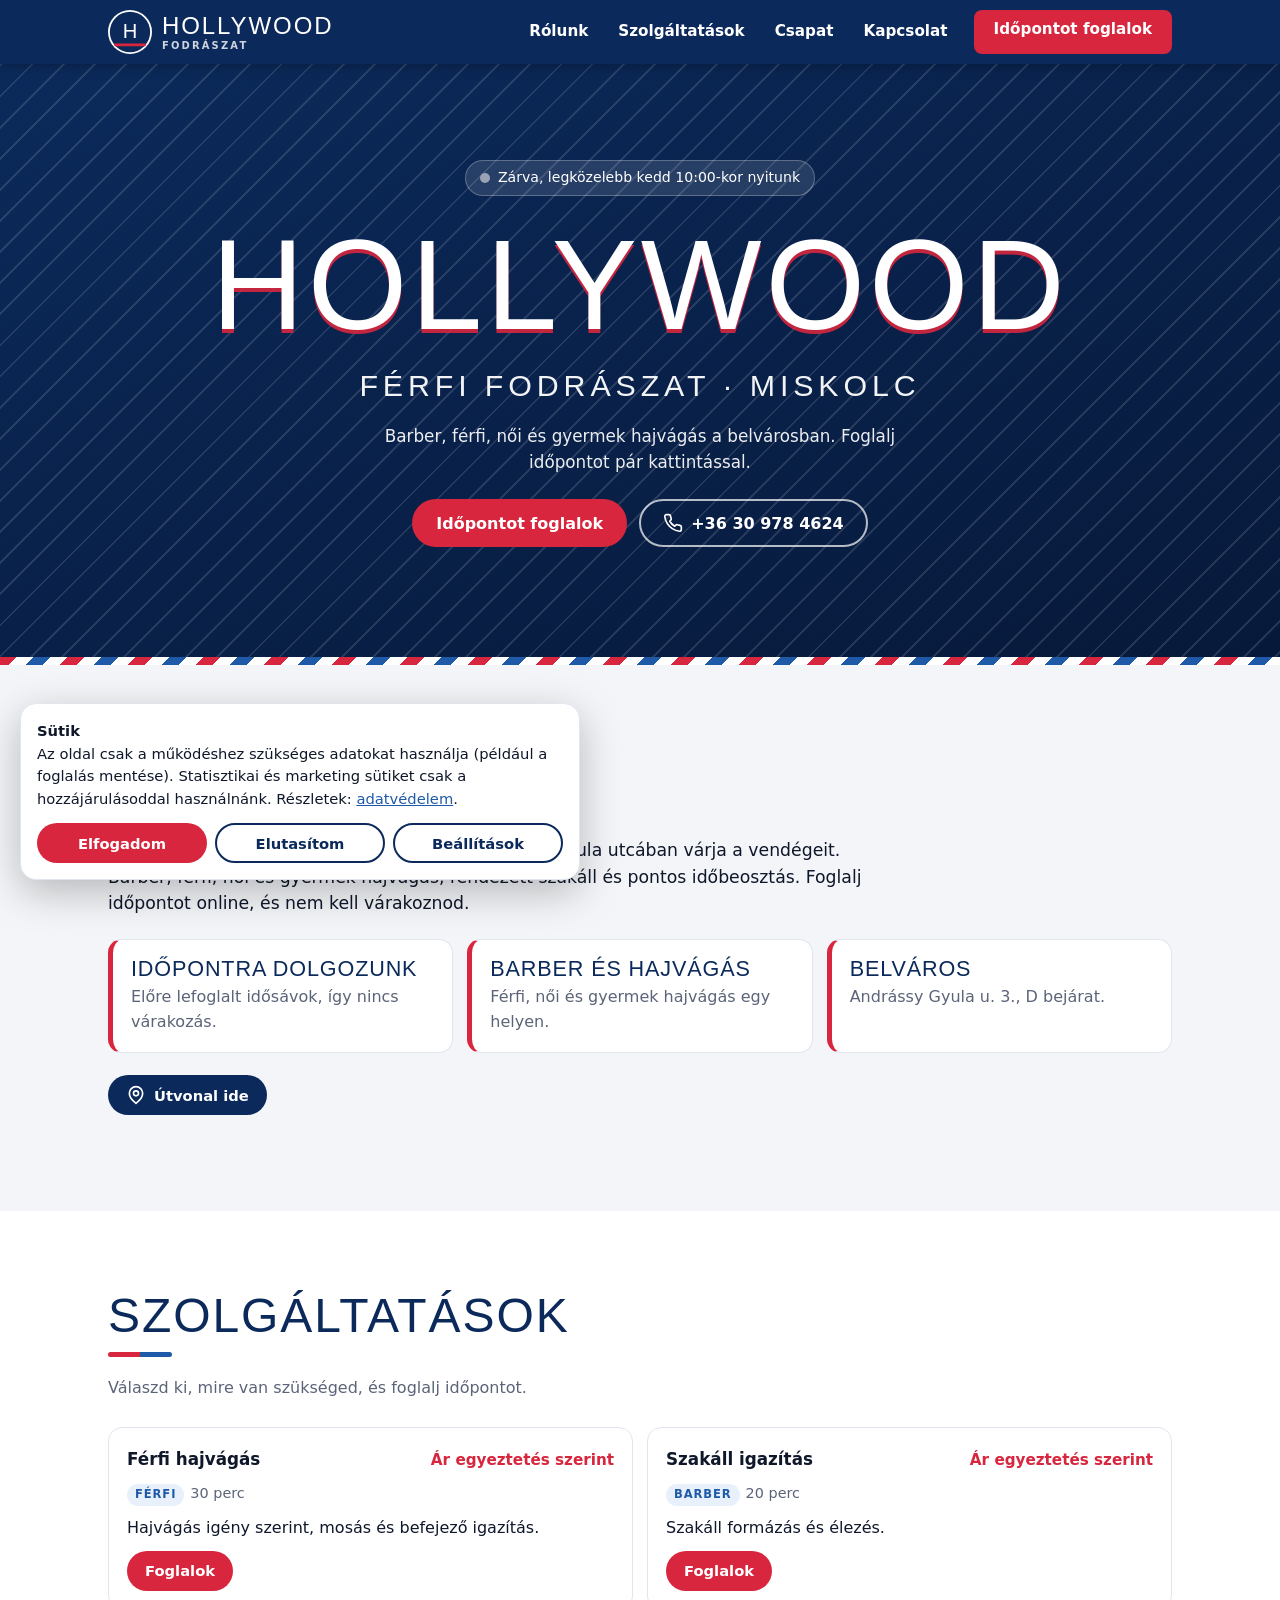
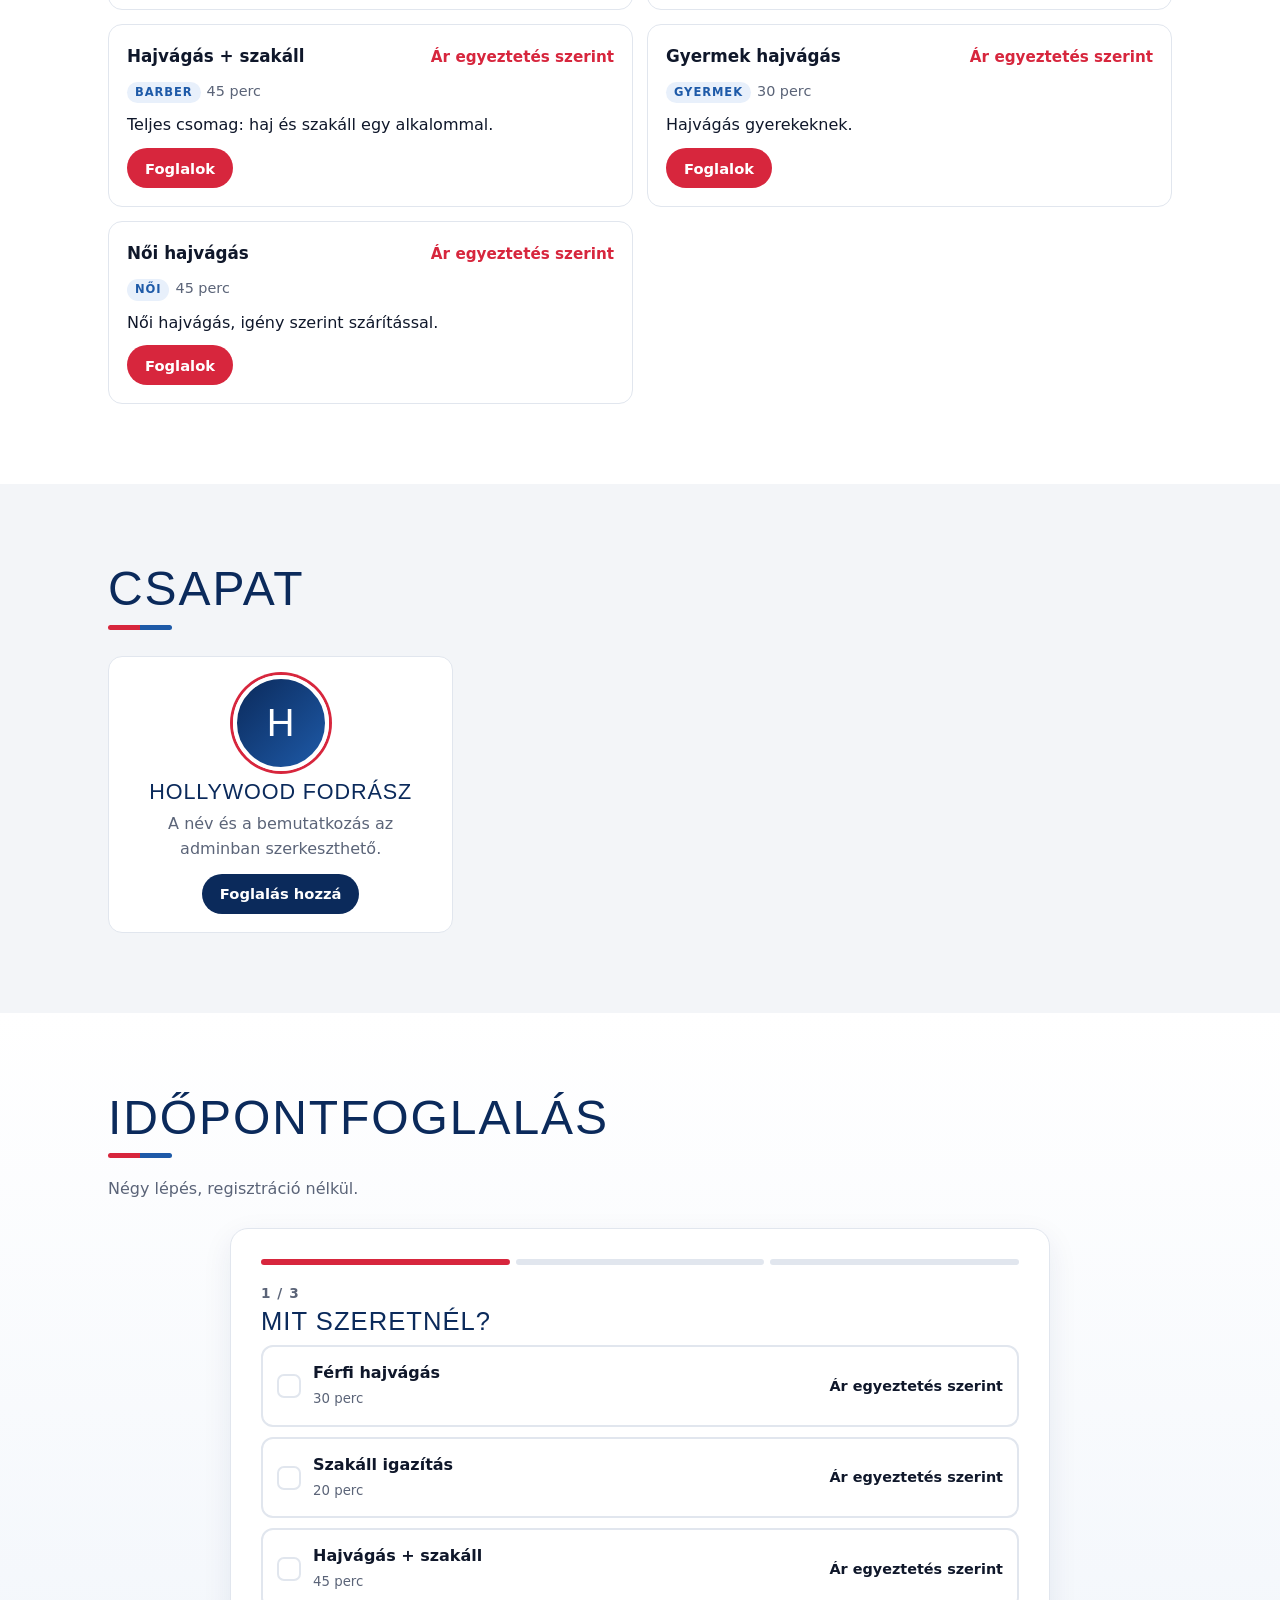
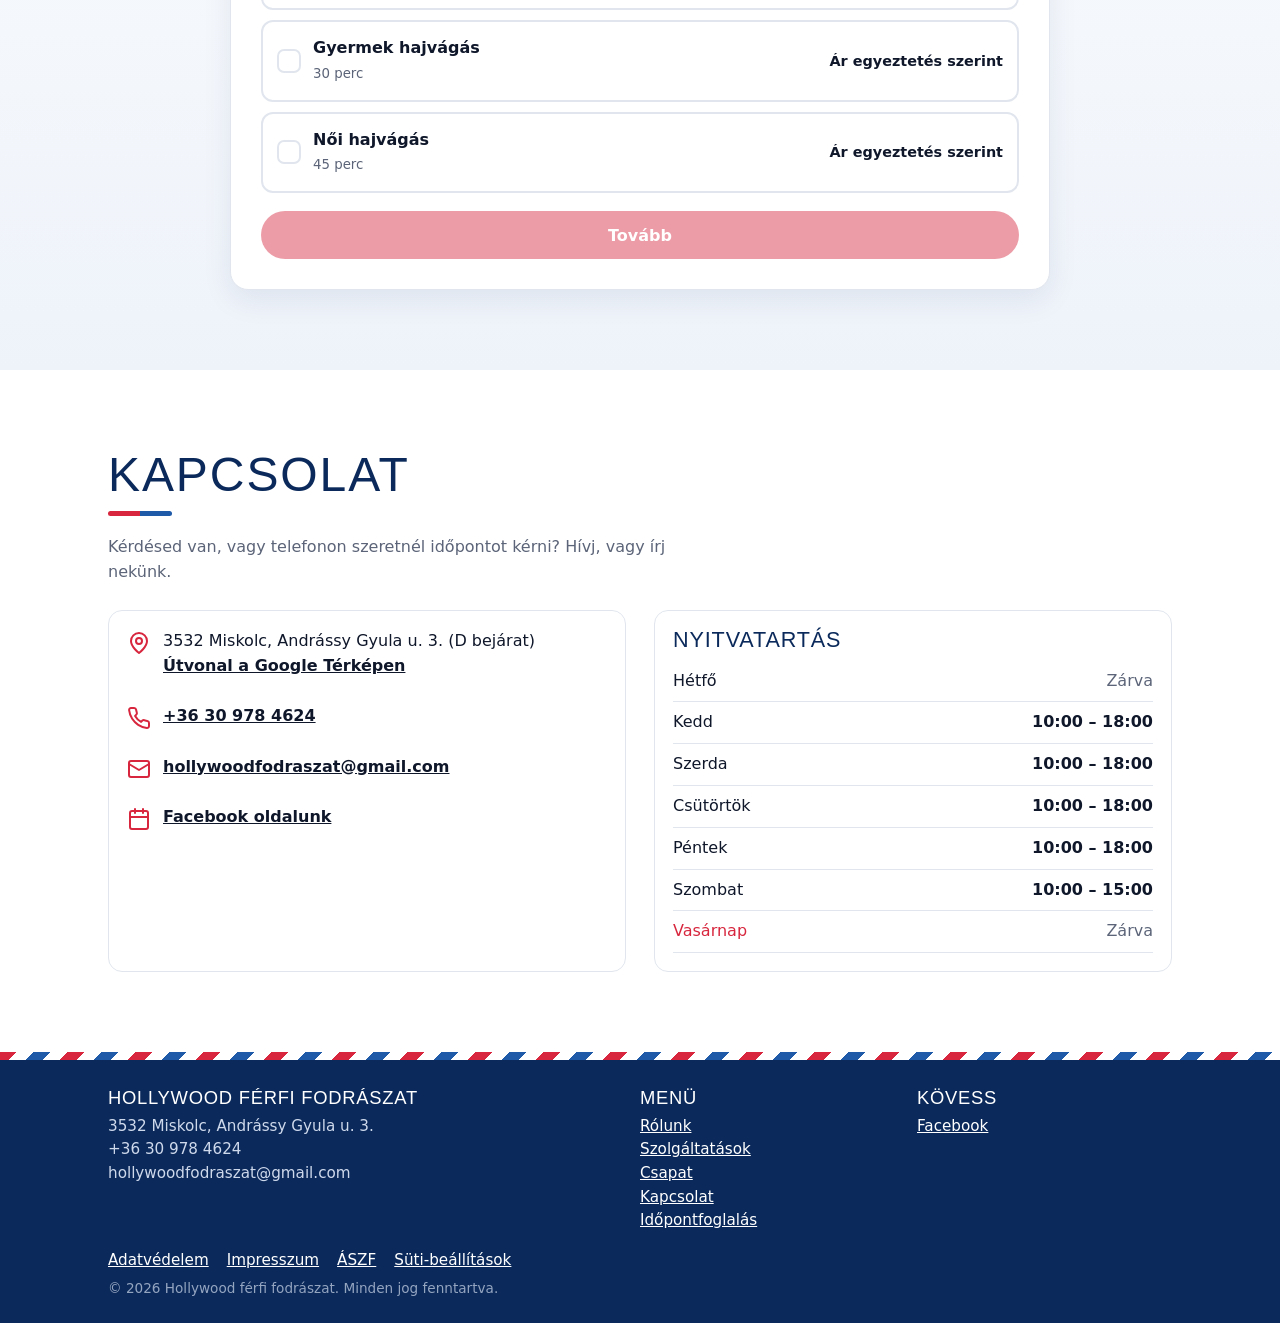
==== index.html @ 54391c00 "Hollywood fodrászat weboldal első verzió Co-Authored-By: Claude Sonnet 5.5 <noreply@anthropic.com>" ====
<!DOCTYPE html>
<html lang="hu">
<head>
  <meta charset="utf-8">
  <meta name="viewport" content="width=device-width, initial-scale=1, viewport-fit=cover">
  <title>Férfi fodrászat Miskolc, online időpontfoglalás | Hollywood</title>
  <meta name="description" content="Hollywood férfi fodrászat Miskolcon, Andrássy Gyula u. 3. Barber, férfi, női és gyermek hajvágás. Foglalj időpontot online.">
  <meta name="theme-color" content="#0B2A5B">
  <!-- FONTOS: éles indításkor töröld ezt a sort, különben a Google nem indexeli az oldalt. -->
  <meta name="robots" content="noindex, nofollow">
  <meta property="og:title" content="Hollywood férfi fodrászat – Miskolc">
  <meta property="og:description" content="Barber, férfi, női és gyermek hajvágás. Online időpontfoglalás.">
  <meta property="og:type" content="website">
  <meta property="og:locale" content="hu_HU">
  <link rel="stylesheet" href="assets/css/style.css">
  <script type="application/ld+json">
  {
    "@context": "https://schema.org",
    "@type": "HairSalon",
    "name": "Hollywood férfi fodrászat",
    "telephone": "+36309784624",
    "email": "hollywoodfodraszat@gmail.com",
    "priceRange": "$$",
    "address": { "@type": "PostalAddress", "streetAddress": "Andrássy Gyula u. 3.", "addressLocality": "Miskolc", "postalCode": "3532", "addressCountry": "HU" },
    "openingHoursSpecification": [
      { "@type": "OpeningHoursSpecification", "dayOfWeek": ["Tuesday", "Wednesday", "Thursday", "Friday"], "opens": "10:00", "closes": "18:00" },
      { "@type": "OpeningHoursSpecification", "dayOfWeek": "Saturday", "opens": "10:00", "closes": "15:00" }
    ],
    "sameAs": ["https://www.facebook.com/hollywoodfodraszat/"]
  }
  </script>
</head>
<body>
  <a class="skip" href="#foglalas">Ugrás a foglaláshoz</a>

  <header class="site-header">
    <div class="wrap">
      <a class="brand" href="#top" aria-label="Hollywood férfi fodrászat – kezdőlap">
        <span class="brand-logo" id="brandLogo"></span>
        <span class="brand-text" id="brandText">Hollywood<small>Fodrászat</small></span>
      </a>
      <button class="nav-toggle" id="navToggle" aria-expanded="false" aria-controls="nav" aria-label="Menü">
        <svg viewBox="0 0 24 24" fill="none" stroke="currentColor" stroke-width="2.4" stroke-linecap="round"><path d="M4 7h16M4 12h16M4 17h16"/></svg>
      </button>
      <nav class="nav" id="nav" aria-label="Fő menü"></nav>
    </div>
  </header>

  <main id="top">
    <section class="hero" id="hero"></section>
    <div class="stripe"></div>
    <section id="rolunk"></section>
    <section id="szolgaltatasok" class="alt"></section>
    <section id="csapat"></section>
    <section id="foglalas" class="booking"></section>
    <section id="galeria" class="alt" hidden></section>
    <section id="ajandekkartya" hidden></section>
    <section id="kapcsolat" class="alt"></section>
  </main>

  <footer>
    <div class="stripe" style="margin:-36px 0 28px"></div>
    <div class="wrap">
      <div class="cols" id="footCols"></div>
      <div class="legal-links">
        <a href="adatvedelem.html">Adatvédelem</a>
        <a href="impresszum.html">Impresszum</a>
        <a href="aszf.html">ÁSZF</a>
        <a href="#" id="cookieOpen">Süti-beállítások</a>
      </div>
      <div class="copy" id="copy"></div>
    </div>
  </footer>

  <div class="mobile-bar" id="mobileBar"></div>
  <div class="cookie" id="cookie" hidden></div>
  <div id="toast" class="sr" role="status" aria-live="polite"></div>

  <script src="assets/js/data.js"></script>
  <script src="assets/js/common.js"></script>
  <script src="assets/js/app.js"></script>
</body>
</html>
---- assets/css/style.css ----
/* Hollywood férfi fodrászat – stílus. Mobil first, 860px-től asztali elrendezés. */
:root {
  --blue: #0B2A5B;
  --blue2: #1E5AA8;
  --red: #D7263D;
  --ink: #0F172A;
  --muted: #5B6478;
  --bg: #F3F5F8;
  --card: #FFFFFF;
  --line: #E1E6EE;
  --radius: 14px;
  --head: "Bebas Neue", "Oswald", Impact, "Arial Narrow Bold", "Arial Narrow", sans-serif;
  --body: system-ui, -apple-system, "Segoe UI", Roboto, "Helvetica Neue", Arial, sans-serif;
}
* { box-sizing: border-box; }
html { scroll-behavior: smooth; scroll-padding-top: 76px; -webkit-text-size-adjust: 100%; }
body { margin: 0; font-family: var(--body); color: var(--ink); background: var(--bg); line-height: 1.55; padding-bottom: 76px; }
img { max-width: 100%; display: block; }
a { color: var(--blue2); }
h1, h2, h3 { font-family: var(--head); letter-spacing: .04em; text-transform: uppercase; line-height: 1.05; margin: 0 0 .4em; font-weight: 400; }
h2 { font-size: clamp(2rem, 7vw, 3rem); color: var(--blue); }
h3 { font-size: 1.35rem; color: var(--blue); }
.wrap { width: 100%; max-width: 1100px; margin: 0 auto; padding: 0 18px; }
.sr { position: absolute; left: -9999px; }
.skip { position: absolute; left: -9999px; top: 0; background: #fff; padding: 8px 12px; z-index: 100; }
.skip:focus { left: 8px; top: 8px; }
:focus-visible { outline: 3px solid var(--red); outline-offset: 2px; }

/* barber csík */
.stripe { height: 8px; background: repeating-linear-gradient(135deg, var(--red) 0 12px, #fff 12px 24px, var(--blue2) 24px 36px, #fff 36px 48px); }

/* gombok */
.btn { display: inline-flex; align-items: center; justify-content: center; gap: 8px; min-height: 48px; padding: 12px 22px; border-radius: 999px; border: 2px solid transparent;
  font: 700 1rem var(--body); text-decoration: none; cursor: pointer; transition: transform .1s, background .15s; text-align: center; }
.btn svg { width: 20px; height: 20px; flex: none; }
.btn { white-space: nowrap; }
.btn:active { transform: scale(.98); }
.btn-red { background: var(--red); color: #fff; }
.btn-red:hover { filter: brightness(1.08); }
.btn-blue { background: var(--blue); color: #fff; }
.btn-line { background: transparent; color: #fff; border-color: rgba(255,255,255,.7); }
.btn-line.dark { color: var(--blue); border-color: var(--blue); }
.btn-sm { min-height: 40px; padding: 8px 16px; font-size: .92rem; }
.btn[disabled] { opacity: .45; cursor: not-allowed; }

/* fejléc */
.site-header { position: sticky; top: 0; z-index: 50; background: var(--blue); color: #fff; box-shadow: 0 2px 12px rgba(0,0,0,.25); }
.site-header .wrap { display: flex; align-items: center; justify-content: space-between; min-height: 64px; }
.brand { display: flex; align-items: center; gap: 10px; color: #fff; text-decoration: none; }
.brand-logo { width: 44px; height: 44px; border-radius: 50%; background: #fff; display: grid; place-items: center; overflow: hidden; flex: none; }
.brand-logo img { width: 100%; height: 100%; object-fit: cover; }
.brand-text { font-family: var(--head); font-size: 1.5rem; letter-spacing: .08em; text-transform: uppercase; line-height: 1; }
.brand-text small { display: block; font: 600 .62rem var(--body); letter-spacing: .22em; opacity: .8; margin-top: 2px; }
.nav-toggle { background: none; border: 0; color: #fff; width: 48px; height: 48px; display: grid; place-items: center; cursor: pointer; border-radius: 10px; }
.nav-toggle svg { width: 28px; height: 28px; }
.nav { display: none; position: absolute; left: 0; right: 0; top: 100%; background: var(--blue); padding: 8px 18px 18px; border-top: 1px solid rgba(255,255,255,.15); }
.nav.open { display: block; }
.nav a { display: block; color: #fff; text-decoration: none; padding: 14px 4px; font-weight: 600; border-bottom: 1px solid rgba(255,255,255,.12); }
.nav .btn { margin-top: 14px; width: 100%; border: 0; }

/* hero */
.hero { position: relative; color: #fff; text-align: center; padding: 56px 0 64px; overflow: hidden;
  background: linear-gradient(160deg, var(--blue) 0%, #07193a 100%); }
.hero::before { content: ""; position: absolute; inset: 0; opacity: .12;
  background: repeating-linear-gradient(135deg, #fff 0 2px, transparent 2px 22px); }
.hero .wrap { position: relative; }
.hero h1 { font-size: clamp(2.4rem, 11.5vw, 8rem); letter-spacing: .03em; white-space: nowrap; margin: 0; text-shadow: 0 4px 0 rgba(215,38,61,.9); }
.hero .sub { font-family: var(--head); font-size: clamp(1rem, 4.4vw, 1.9rem); letter-spacing: .16em; text-transform: uppercase; opacity: .95; margin: 10px 0 14px; }
.hero p { max-width: 560px; margin: 0 auto 24px; font-size: 1.05rem; opacity: .92; }
.hero .actions { display: flex; flex-direction: column; gap: 12px; max-width: 360px; margin: 0 auto; }
.status { display: inline-flex; align-items: center; gap: 8px; background: rgba(255,255,255,.12); border: 1px solid rgba(255,255,255,.25); padding: 6px 14px; border-radius: 999px; font-size: .88rem; margin-bottom: 22px; }
.dot { width: 10px; height: 10px; border-radius: 50%; background: #9aa3b5; }
.dot.on { background: #3ddc84; box-shadow: 0 0 0 4px rgba(61,220,132,.25); }

/* szekciók */
section { padding: 52px 0; }
.sec-head { margin-bottom: 26px; }
.sec-head p { color: var(--muted); margin: 0; max-width: 620px; }
.sec-head h2::after { content: ""; display: block; width: 64px; height: 5px; margin-top: 10px; border-radius: 3px; background: linear-gradient(90deg, var(--red) 50%, var(--blue2) 50%); }
.grid { display: grid; gap: 14px; }
.card { background: var(--card); border: 1px solid var(--line); border-radius: var(--radius); padding: 18px; }
.about-text { font-size: 1.08rem; max-width: 760px; }
.features { grid-template-columns: 1fr; margin-top: 22px; }
.feature { border-left: 5px solid var(--red); }
.feature h3 { margin-bottom: 4px; }
.feature p { margin: 0; color: var(--muted); }
.alt { background: #fff; }

/* szolgáltatások */
.svc { display: flex; flex-direction: column; gap: 10px; }
.svc-top { display: flex; justify-content: space-between; align-items: baseline; gap: 12px; }
.svc-name { font-weight: 700; font-size: 1.05rem; }
.svc-price { font-weight: 800; color: var(--red); white-space: nowrap; font-size: .95rem; }
.svc-meta { color: var(--muted); font-size: .9rem; }
.svc .tag { display: inline-block; font-size: .72rem; font-weight: 700; letter-spacing: .08em; text-transform: uppercase; color: var(--blue2); background: #E8F0FB; padding: 2px 8px; border-radius: 999px; margin-right: 6px; }

/* csapat */
.staff { text-align: center; }
.avatar { width: 96px; height: 96px; border-radius: 50%; margin: 0 auto 10px; background: linear-gradient(135deg, var(--blue), var(--blue2)); color: #fff; display: grid; place-items: center; font: 400 2.4rem var(--head); overflow: hidden; border: 4px solid #fff; box-shadow: 0 0 0 3px var(--red); }
.avatar img { width: 100%; height: 100%; object-fit: cover; }
.staff p { color: var(--muted); margin: 6px 0 12px; }

/* foglalás */
.booking { background: linear-gradient(180deg, #fff, #EEF3FA); }
.book-card { background: #fff; border: 1px solid var(--line); border-radius: 18px; padding: 16px; box-shadow: 0 10px 30px rgba(11,42,91,.08); }
.steps { display: flex; gap: 6px; margin-bottom: 18px; }
.step { flex: 1; height: 6px; border-radius: 3px; background: var(--line); }
.step.done { background: var(--blue2); }
.step.now { background: var(--red); }
.step-label { font-weight: 700; color: var(--muted); font-size: .85rem; letter-spacing: .08em; text-transform: uppercase; margin-bottom: 4px; }
.book-card h3 { font-size: 1.6rem; }
.opt { display: flex; gap: 12px; align-items: center; width: 100%; text-align: left; padding: 14px; background: #fff; border: 2px solid var(--line); border-radius: 12px; cursor: pointer; font: inherit; color: inherit; margin-bottom: 10px; min-height: 60px; }
.opt:hover { border-color: var(--blue2); }
.opt.sel { border-color: var(--red); background: #FFF5F6; }
.opt .tick { width: 24px; height: 24px; border-radius: 7px; border: 2px solid var(--line); flex: none; display: grid; place-items: center; color: #fff; font-weight: 800; font-size: .9rem; }
.opt.sel .tick { background: var(--red); border-color: var(--red); }
.opt.radio .tick { border-radius: 50%; }
.opt b { display: block; }
.opt small { color: var(--muted); }
.opt .right { margin-left: auto; text-align: right; font-weight: 700; font-size: .9rem; white-space: nowrap; }
.days { display: flex; gap: 8px; overflow-x: auto; padding: 4px 2px 10px; scroll-snap-type: x proximity; -webkit-overflow-scrolling: touch; }
.day { flex: none; width: 64px; padding: 10px 0; border: 2px solid var(--line); border-radius: 12px; background: #fff; cursor: pointer; text-align: center; font: inherit; color: inherit; scroll-snap-align: start; }
.day span { display: block; font-size: .72rem; text-transform: uppercase; letter-spacing: .06em; color: var(--muted); }
.day b { display: block; font-size: 1.35rem; line-height: 1.2; }
.day.sel { background: var(--blue); border-color: var(--blue); color: #fff; }
.day.sel span { color: #cdd8ee; }
.slots { display: grid; grid-template-columns: repeat(3, 1fr); gap: 8px; margin-top: 8px; }
.slot { min-height: 48px; border: 2px solid var(--line); border-radius: 10px; background: #fff; font: 700 1rem var(--body); cursor: pointer; color: var(--ink); }
.slot:hover { border-color: var(--blue2); }
.slot.sel { background: var(--red); border-color: var(--red); color: #fff; }
.empty { padding: 16px; background: #F7F8FB; border-radius: 10px; color: var(--muted); }
.nav-row { display: flex; gap: 10px; margin-top: 18px; }
.nav-row .btn { flex: 1; }
.summary { background: #F3F7FD; border: 1px solid #D6E3F6; border-radius: 12px; padding: 14px; margin-bottom: 16px; }
.summary div { display: flex; justify-content: space-between; gap: 10px; padding: 3px 0; }
.summary span { color: var(--muted); }
label.f { display: block; margin-bottom: 14px; font-weight: 700; font-size: .92rem; }
.in { width: 100%; padding: 13px 14px; border: 2px solid var(--line); border-radius: 10px; font: 400 1rem var(--body); background: #fff; color: var(--ink); margin-top: 6px; min-height: 48px; }
.in:focus { border-color: var(--blue2); outline: none; }
textarea.in { min-height: 90px; resize: vertical; }
.check { display: flex; gap: 10px; align-items: flex-start; font-size: .92rem; margin: 6px 0 16px; }
.check input { width: 22px; height: 22px; margin-top: 2px; flex: none; accent-color: var(--red); }
.hp { position: absolute; left: -9999px; }
.err { color: #B4162C; font-weight: 700; margin: 0 0 12px; }
.ok-box { text-align: center; padding: 10px 0; }
.ok-icon { width: 72px; height: 72px; border-radius: 50%; background: #E6F8EE; color: #138A4B; display: grid; place-items: center; font-size: 2.2rem; margin: 0 auto 12px; }
.notice { background: #FFF8E6; border: 1px solid #F2DFA6; color: #6B5300; padding: 12px 14px; border-radius: 10px; font-size: .9rem; margin-top: 14px; text-align: left; }
.code { font: 800 1.6rem var(--head); letter-spacing: .15em; color: var(--blue); }

/* galéria */
.gallery { grid-template-columns: repeat(2, 1fr); gap: 8px; }
.gallery img { width: 100%; aspect-ratio: 1; object-fit: cover; border-radius: 12px; }

/* ajándékkártya */
.gift { display: grid; gap: 12px; background: linear-gradient(135deg, var(--blue), var(--blue2)); color: #fff; border-radius: 18px; padding: 26px; }
.gift h2 { color: #fff; } .gift h2::after { display: none; }

/* kapcsolat */
.contact-grid { display: grid; gap: 14px; }
.ci { display: flex; gap: 12px; align-items: flex-start; }
.ci svg { width: 24px; height: 24px; flex: none; color: var(--red); margin-top: 2px; }
.ci a { color: inherit; font-weight: 700; }
.hours-t { width: 100%; border-collapse: collapse; }
.hours-t td { padding: 8px 0; border-bottom: 1px solid var(--line); }
.hours-t td:last-child { text-align: right; font-weight: 700; }
.hours-t tr.today td { color: var(--red); }
.hours-t .closed { color: var(--muted); font-weight: 400; }

/* lábléc */
footer { background: var(--blue); color: #cfd9ec; padding: 36px 0 24px; font-size: .95rem; }
footer a { color: #fff; }
footer .cols { display: grid; gap: 22px; }
footer h3 { color: #fff; font-size: 1.15rem; }
.legal-links { display: flex; flex-wrap: wrap; gap: 6px 18px; margin: 16px 0 6px; }
.copy { opacity: .7; font-size: .85rem; }

/* mobil akciósáv */
.mobile-bar { position: fixed; left: 0; right: 0; bottom: 0; z-index: 60; display: grid; grid-template-columns: 1fr 1fr 1fr; gap: 8px; padding: 10px 12px calc(10px + env(safe-area-inset-bottom)); background: #fff; box-shadow: 0 -4px 18px rgba(0,0,0,.14); }
.mobile-bar a { display: flex; flex-direction: column; align-items: center; justify-content: center; gap: 2px; min-height: 52px; border-radius: 12px; font-weight: 700; font-size: .8rem; text-decoration: none; color: var(--blue); background: #EEF3FA; }
.mobile-bar a.main { background: var(--red); color: #fff; }
.mobile-bar svg { width: 22px; height: 22px; }

/* süti sáv */
.cookie { position: fixed; left: 10px; right: 10px; bottom: 92px; z-index: 80; background: #fff; border: 1px solid var(--line); border-radius: 16px; padding: 16px; box-shadow: 0 12px 40px rgba(0,0,0,.25); max-width: 560px; margin: 0 auto; }
.cookie p { margin: 0 0 12px; font-size: .92rem; }
.cookie .row { display: flex; flex-wrap: wrap; gap: 8px; }
.cookie .row .btn { flex: 1; min-width: 110px; }
.cookie-set { margin-top: 12px; border-top: 1px solid var(--line); padding-top: 12px; }
.cookie-set label { display: flex; justify-content: space-between; gap: 10px; padding: 6px 0; font-size: .92rem; }

/* jogi oldalak */
.legal { padding: 36px 0 60px; }
.legal .card { max-width: 820px; margin: 0 auto; padding: 24px; }
.legal h1 { font-size: 2.4rem; color: var(--blue); }
.legal h2 { font-size: 1.5rem; margin-top: 1.4em; }
.legal h2::after { display: none; }
.todo { background: #FFF1B8; padding: 0 6px; border-radius: 4px; font-weight: 700; }
.draft { background: #FFF8E6; border: 1px solid #F2DFA6; padding: 12px 14px; border-radius: 10px; font-size: .92rem; }

/* asztali nézet */
@media (min-width: 860px) {
  body { padding-bottom: 0; }
  .mobile-bar { display: none; }
  .nav-toggle { display: none; }
  .nav { display: flex !important; position: static; padding: 0; border: 0; background: none; align-items: center; gap: 6px; }
  .nav a { border: 0; padding: 10px 12px; border-radius: 8px; font-size: .95rem; }
  .nav a:hover { background: rgba(255,255,255,.12); }
  .nav .btn { margin: 0 0 0 8px; width: auto; padding: 10px 20px; min-height: 44px; }
  .hero { padding: 96px 0 110px; }
  .hero .actions { flex-direction: row; max-width: none; justify-content: center; }
  section { padding: 80px 0; }
  .features { grid-template-columns: repeat(3, 1fr); }
  .grid.cols-2 { grid-template-columns: repeat(2, 1fr); }
  .grid.cols-3 { grid-template-columns: repeat(3, 1fr); }
  .gallery { grid-template-columns: repeat(4, 1fr); }
  .contact-grid { grid-template-columns: 1fr 1fr; gap: 28px; }
  footer .cols { grid-template-columns: 2fr 1fr 1fr; }
  .book-card { padding: 30px; max-width: 820px; margin: 0 auto; }
  .slots { grid-template-columns: repeat(5, 1fr); }
  .cookie { left: 20px; right: auto; bottom: 20px; margin: 0; }
  .gift { grid-template-columns: 1.4fr 1fr; align-items: center; padding: 40px; }
}
@media (prefers-reduced-motion: reduce) { html { scroll-behavior: auto; } .btn { transition: none; } }
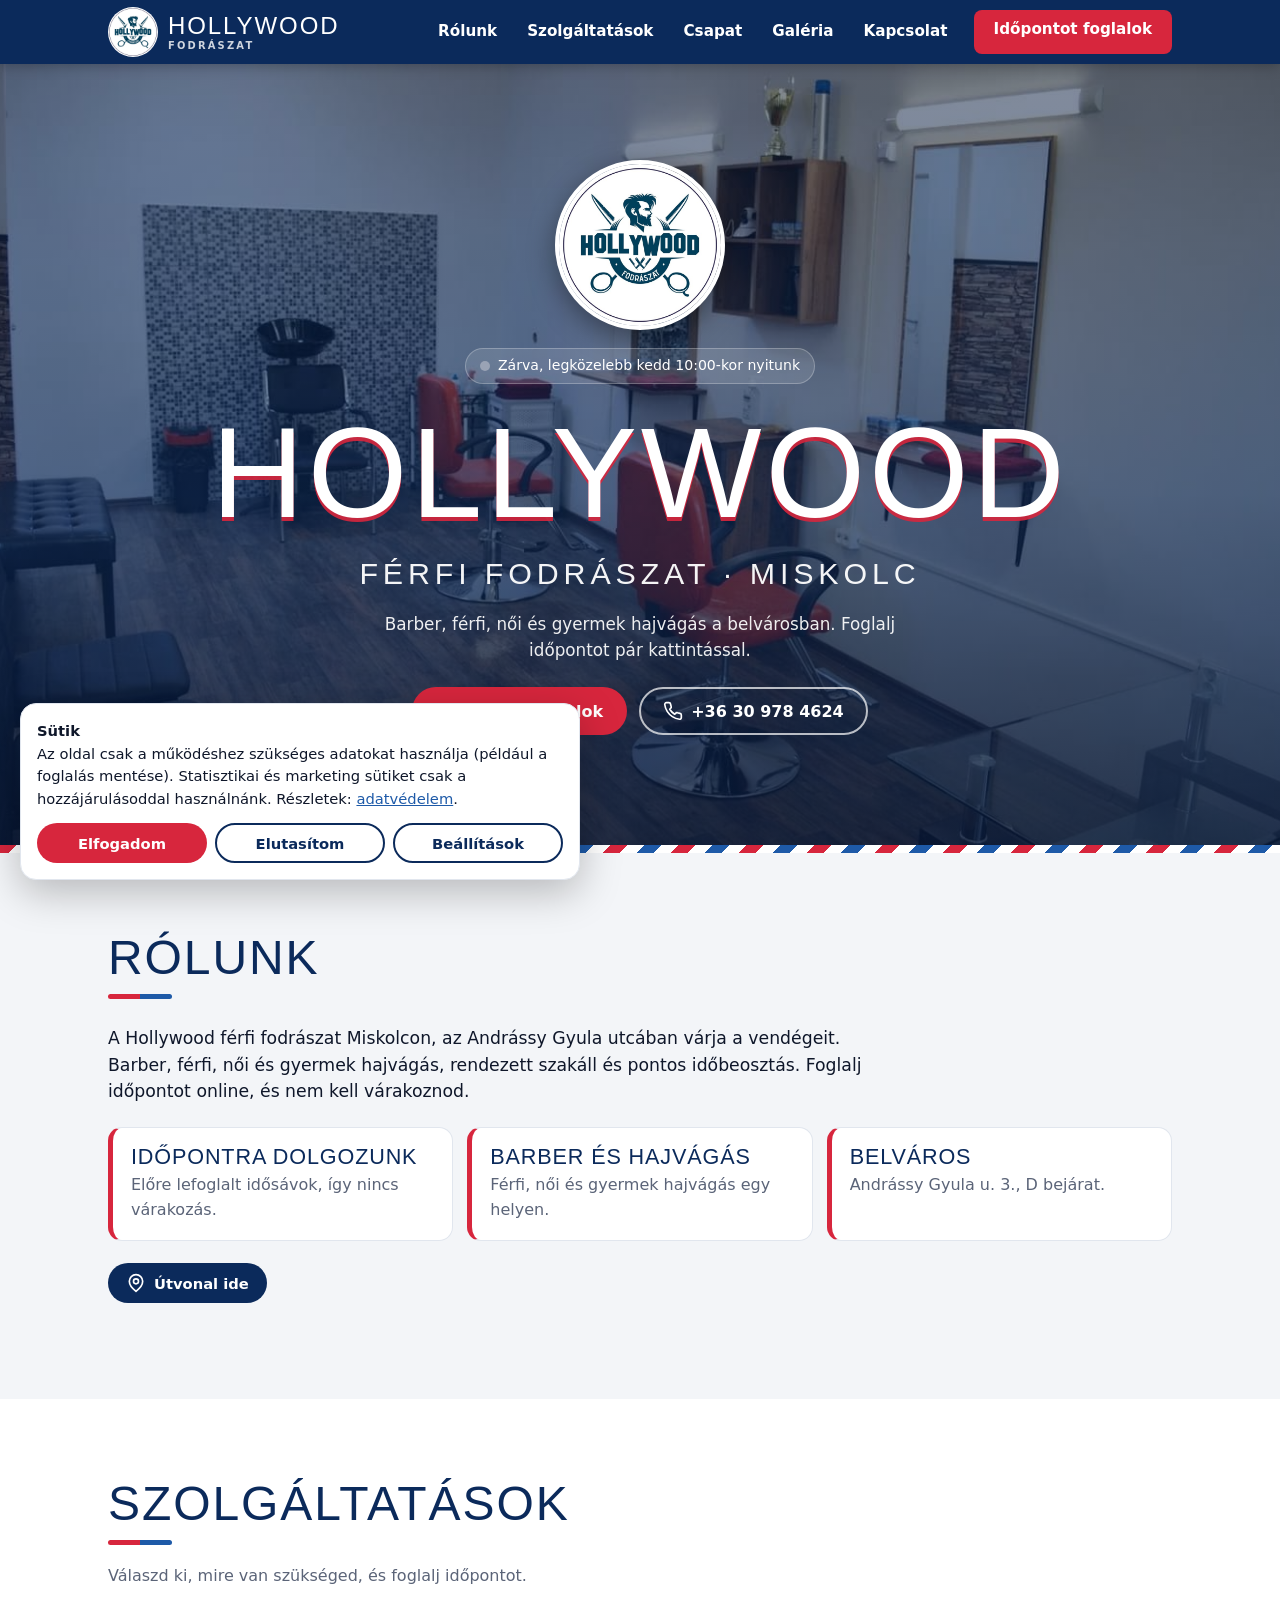
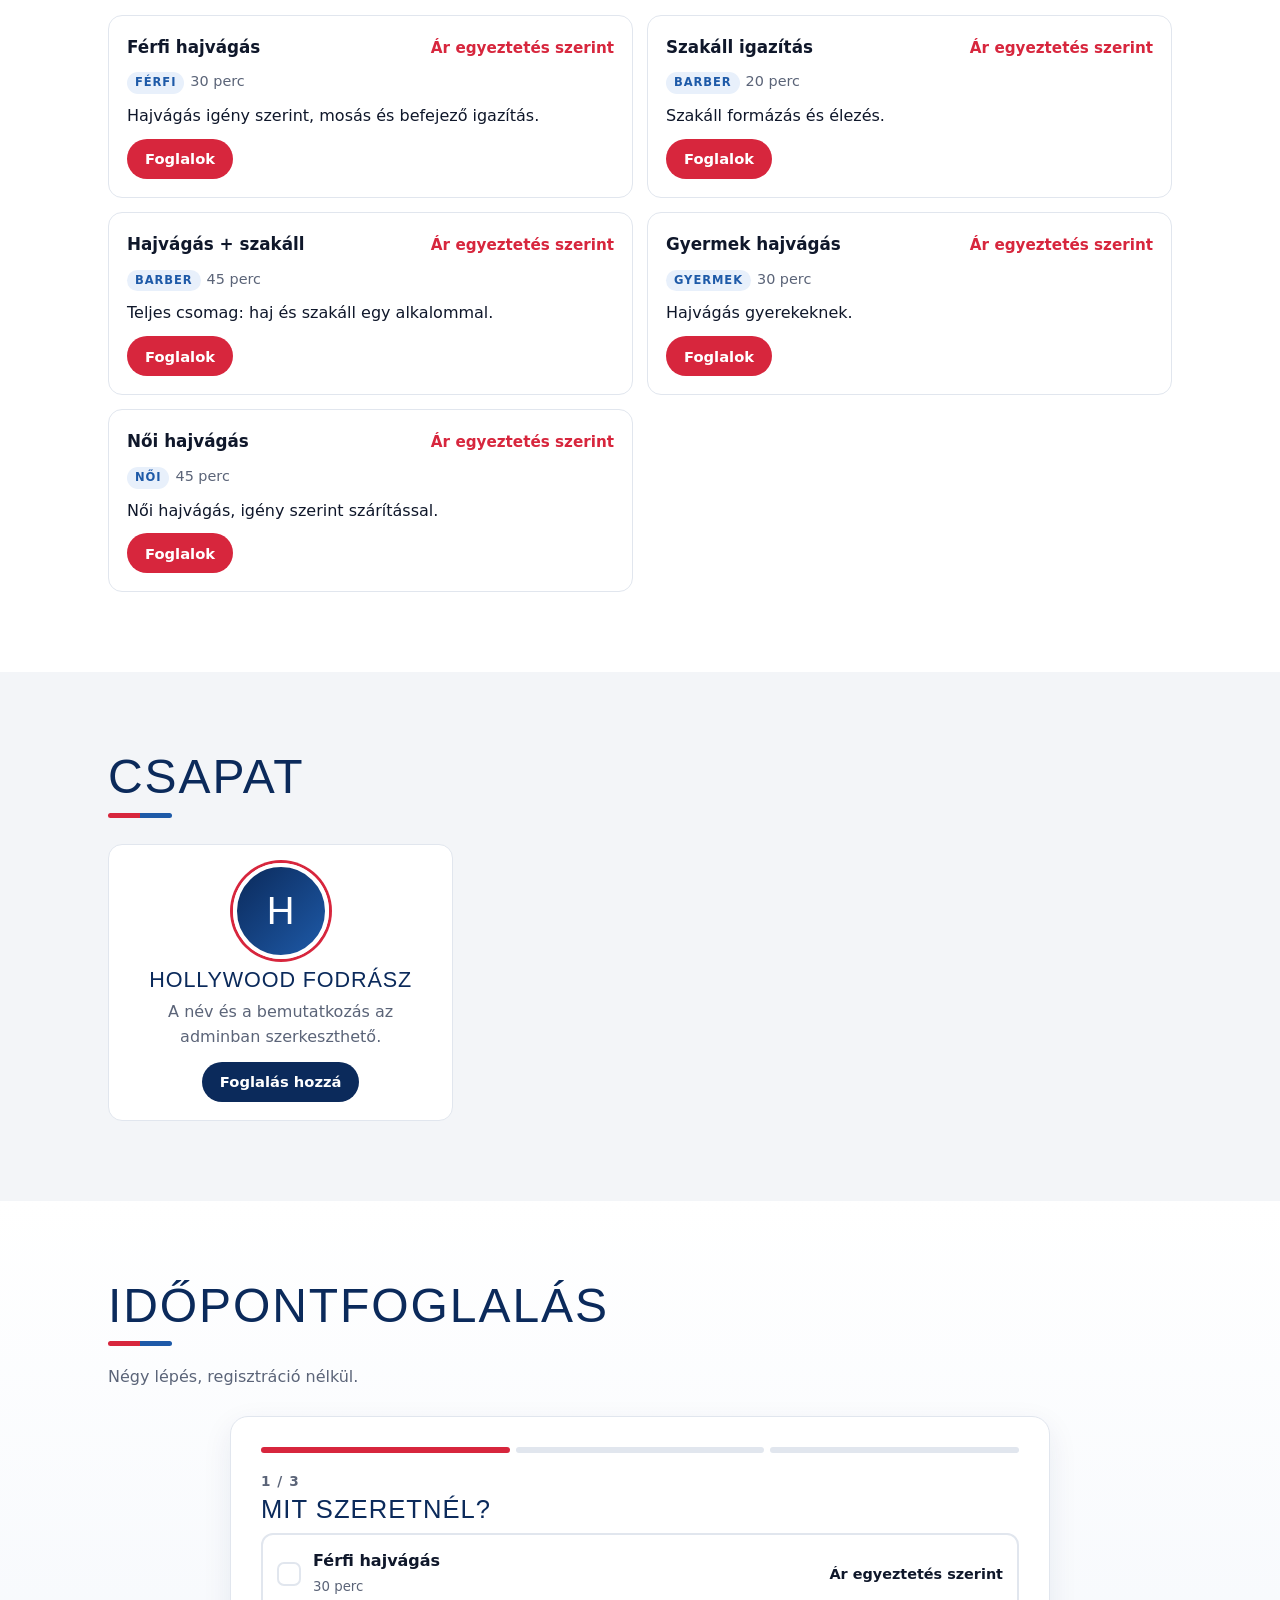
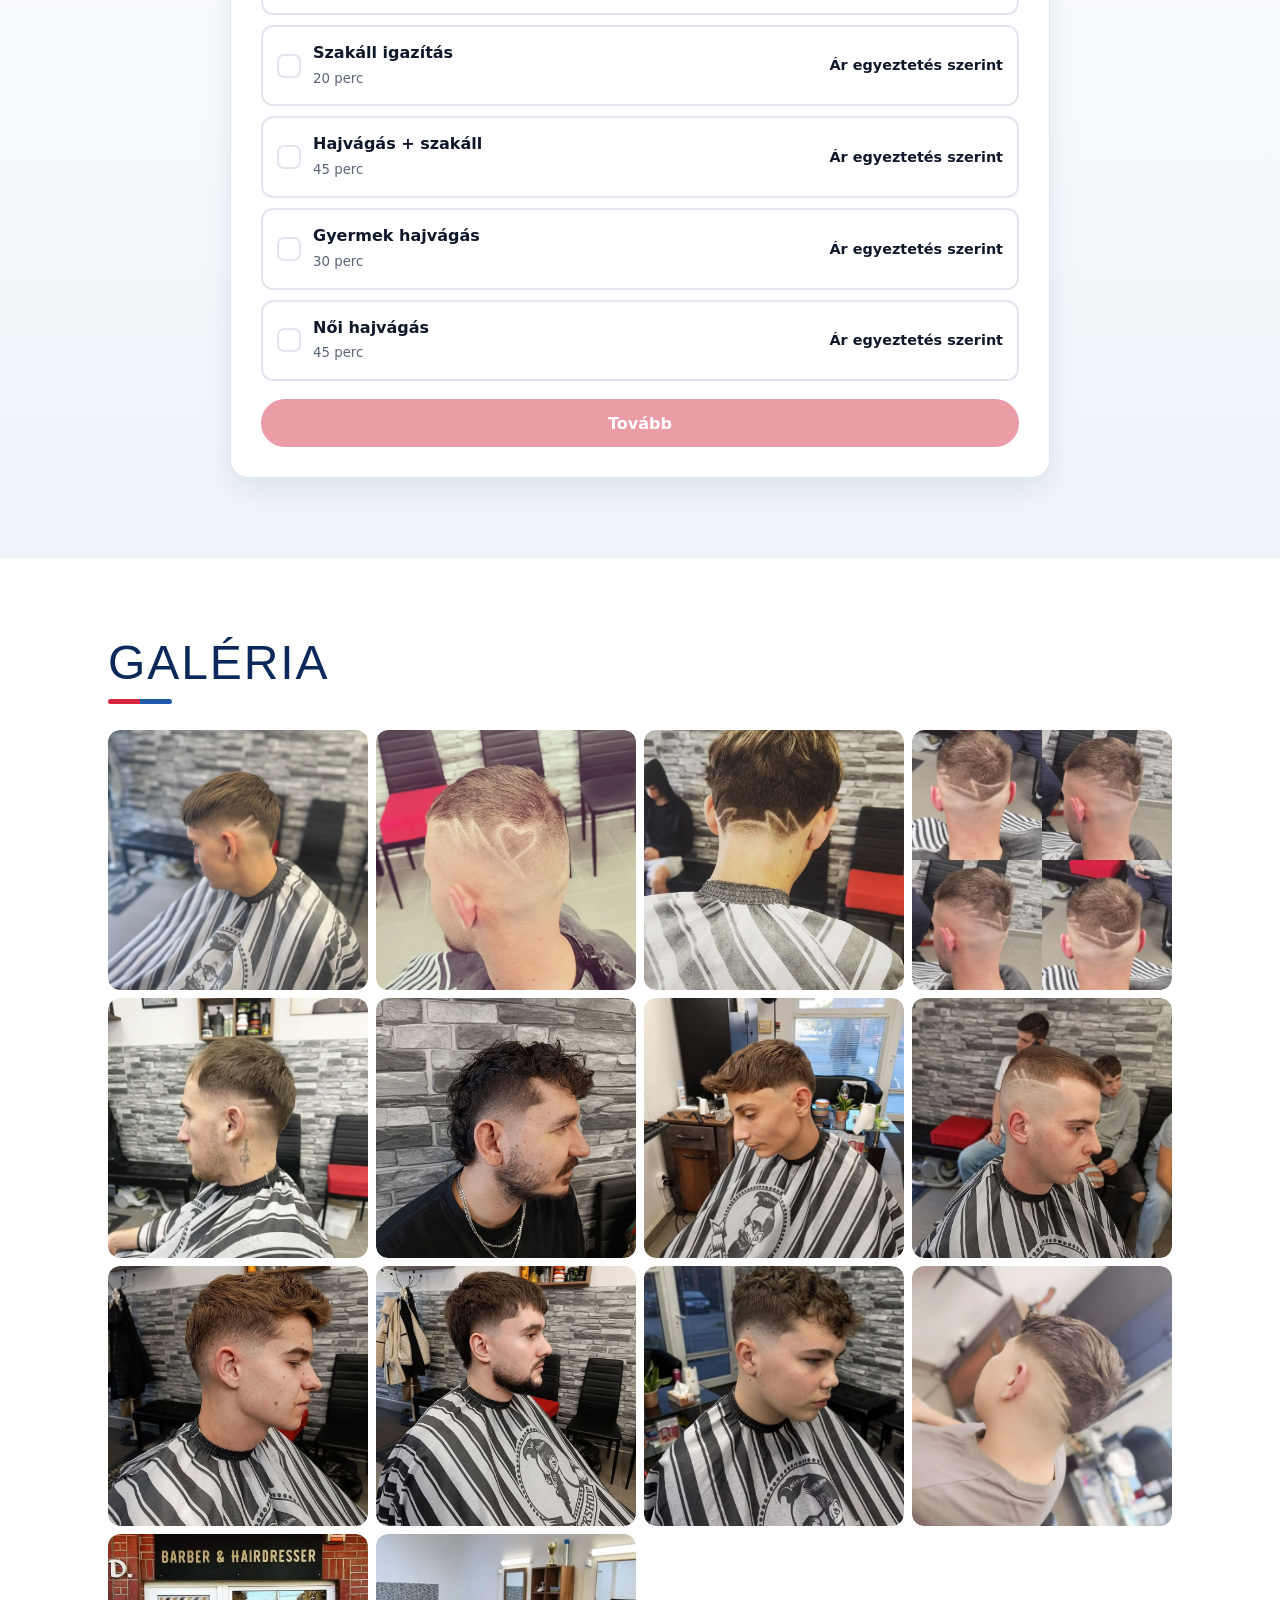
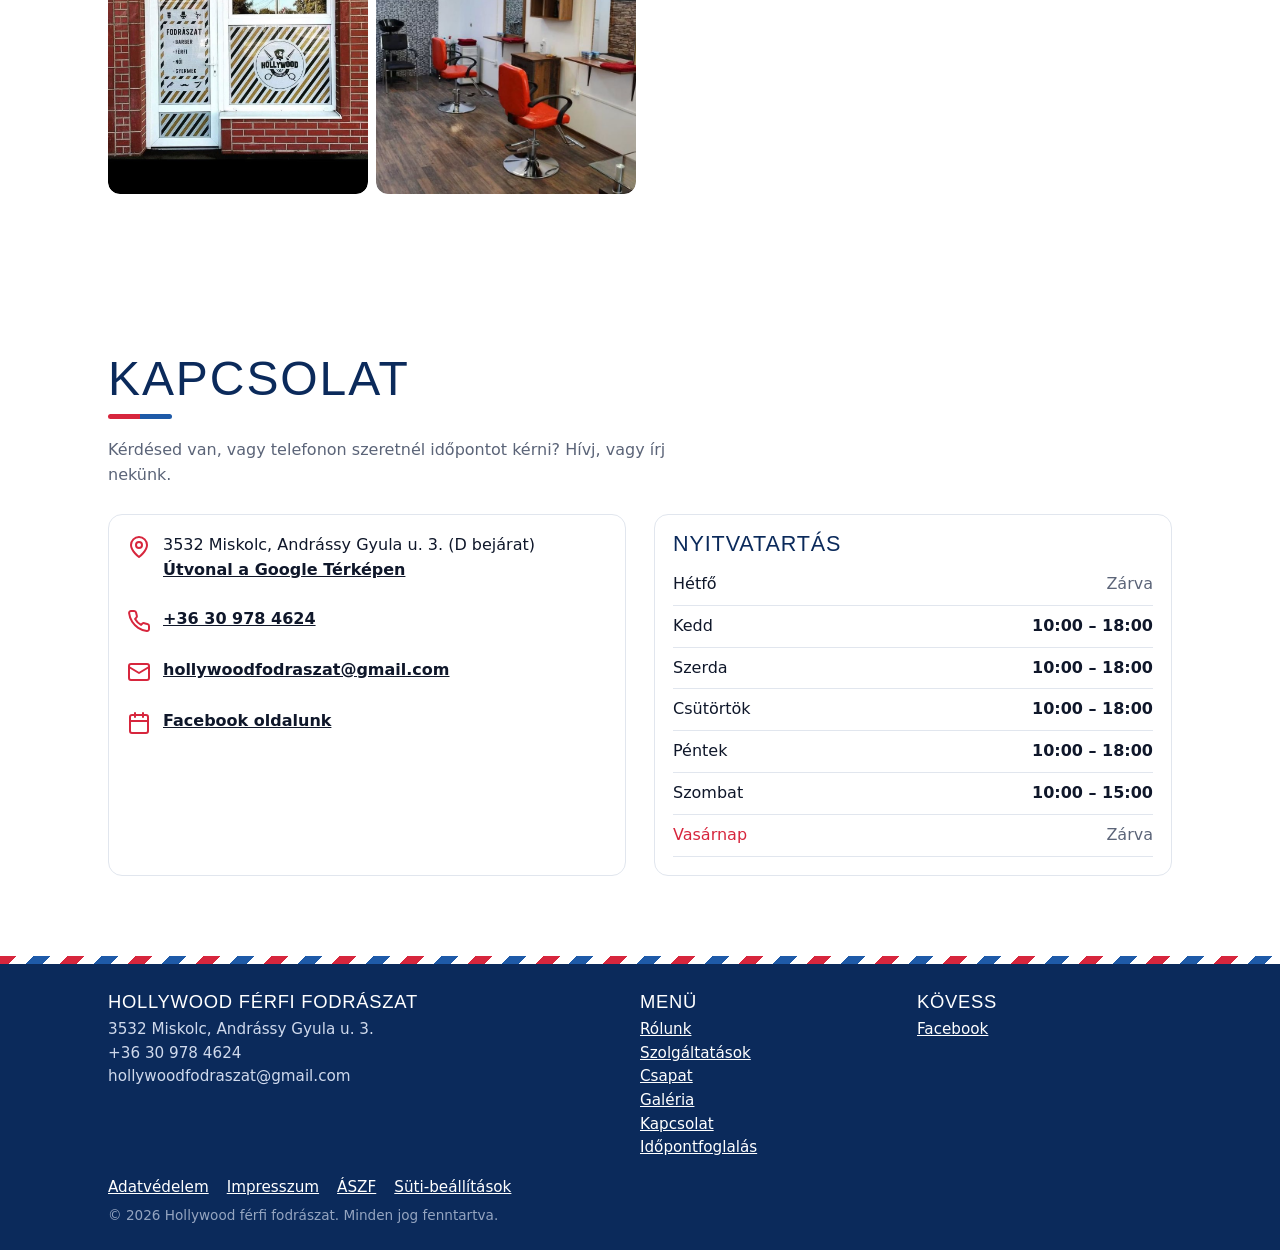
==== commit e31d1fd4: "Logó, szalon háttérkép a hero-ban és 14 képes galéria nagyítással Co-Authored-By: Claude Sonnet 5.5 " ====
--- a/index.html
+++ b/index.html
@@ -12,6 +12,9 @@
   <meta property="og:description" content="Barber, férfi, női és gyermek hajvágás. Online időpontfoglalás.">
   <meta property="og:type" content="website">
   <meta property="og:locale" content="hu_HU">
+  <meta property="og:image" content="assets/img/og.jpg">
+  <link rel="icon" type="image/png" href="assets/img/favicon.png">
+  <link rel="apple-touch-icon" href="assets/img/apple-touch-icon.png">
   <link rel="stylesheet" href="assets/css/style.css">
   <script type="application/ld+json">
   {
--- a/assets/css/style.css
+++ b/assets/css/style.css
@@ -47,7 +47,7 @@
 .site-header { position: sticky; top: 0; z-index: 50; background: var(--blue); color: #fff; box-shadow: 0 2px 12px rgba(0,0,0,.25); }
 .site-header .wrap { display: flex; align-items: center; justify-content: space-between; min-height: 64px; }
 .brand { display: flex; align-items: center; gap: 10px; color: #fff; text-decoration: none; }
-.brand-logo { width: 44px; height: 44px; border-radius: 50%; background: #fff; display: grid; place-items: center; overflow: hidden; flex: none; }
+.brand-logo { width: 50px; height: 50px; border-radius: 50%; background: #fff; display: grid; place-items: center; overflow: hidden; flex: none; }
 .brand-logo img { width: 100%; height: 100%; object-fit: cover; }
 .brand-text { font-family: var(--head); font-size: 1.5rem; letter-spacing: .08em; text-transform: uppercase; line-height: 1; }
 .brand-text small { display: block; font: 600 .62rem var(--body); letter-spacing: .22em; opacity: .8; margin-top: 2px; }
@@ -61,9 +61,11 @@
 /* hero */
 .hero { position: relative; color: #fff; text-align: center; padding: 56px 0 64px; overflow: hidden;
   background: linear-gradient(160deg, var(--blue) 0%, #07193a 100%); }
-.hero::before { content: ""; position: absolute; inset: 0; opacity: .12;
-  background: repeating-linear-gradient(135deg, #fff 0 2px, transparent 2px 22px); }
-.hero .wrap { position: relative; }
+.hero-bg { position: absolute; inset: 0; background: center / cover no-repeat; }
+.hero::before { content: ""; position: absolute; inset: 0; z-index: 1;
+  background: linear-gradient(180deg, rgba(7,25,58,.50) 0%, rgba(11,42,91,.62) 55%, rgba(7,25,58,.82) 100%); }
+.hero-logo { width: 130px; height: 130px; border-radius: 50%; background: #fff; object-fit: cover; margin: 0 auto 18px; display: block; border: 4px solid #fff; box-shadow: 0 8px 28px rgba(0,0,0,.4); }
+.hero .wrap { position: relative; z-index: 2; }
 .hero h1 { font-size: clamp(2.4rem, 11.5vw, 8rem); letter-spacing: .03em; white-space: nowrap; margin: 0; text-shadow: 0 4px 0 rgba(215,38,61,.9); }
 .hero .sub { font-family: var(--head); font-size: clamp(1rem, 4.4vw, 1.9rem); letter-spacing: .16em; text-transform: uppercase; opacity: .95; margin: 10px 0 14px; }
 .hero p { max-width: 560px; margin: 0 auto 24px; font-size: 1.05rem; opacity: .92; }
@@ -149,7 +151,16 @@
 
 /* galéria */
 .gallery { grid-template-columns: repeat(2, 1fr); gap: 8px; }
-.gallery img { width: 100%; aspect-ratio: 1; object-fit: cover; border-radius: 12px; }
+.gal-item { padding: 0; border: 0; background: none; cursor: zoom-in; border-radius: 12px; overflow: hidden; display: block; }
+.gallery img { width: 100%; aspect-ratio: 1; object-fit: cover; border-radius: 12px; transition: transform .25s; display: block; }
+.gal-item:hover img { transform: scale(1.05); }
+.lightbox { position: fixed; inset: 0; z-index: 200; background: rgba(5,12,28,.94); display: flex; align-items: center; justify-content: center; }
+.lightbox[hidden] { display: none; }
+.lightbox > img { max-width: 94vw; max-height: 86vh; object-fit: contain; border-radius: 8px; }
+.lb-btn { position: absolute; background: rgba(255,255,255,.14); color: #fff; border: 0; width: 48px; height: 48px; border-radius: 50%; font-size: 2rem; line-height: 1; cursor: pointer; }
+.lb-btn:hover { background: var(--red); }
+.lb-close { top: 14px; right: 14px; } .lb-prev { left: 10px; } .lb-next { right: 10px; }
+.lb-count { position: absolute; bottom: 14px; color: #fff; font-size: .9rem; opacity: .85; }
 
 /* ajándékkártya */
 .gift { display: grid; gap: 12px; background: linear-gradient(135deg, var(--blue), var(--blue2)); color: #fff; border-radius: 18px; padding: 26px; }
@@ -207,6 +218,7 @@
   .nav a:hover { background: rgba(255,255,255,.12); }
   .nav .btn { margin: 0 0 0 8px; width: auto; padding: 10px 20px; min-height: 44px; }
   .hero { padding: 96px 0 110px; }
+  .hero-logo { width: 170px; height: 170px; }
   .hero .actions { flex-direction: row; max-width: none; justify-content: center; }
   section { padding: 80px 0; }
   .features { grid-template-columns: repeat(3, 1fr); }
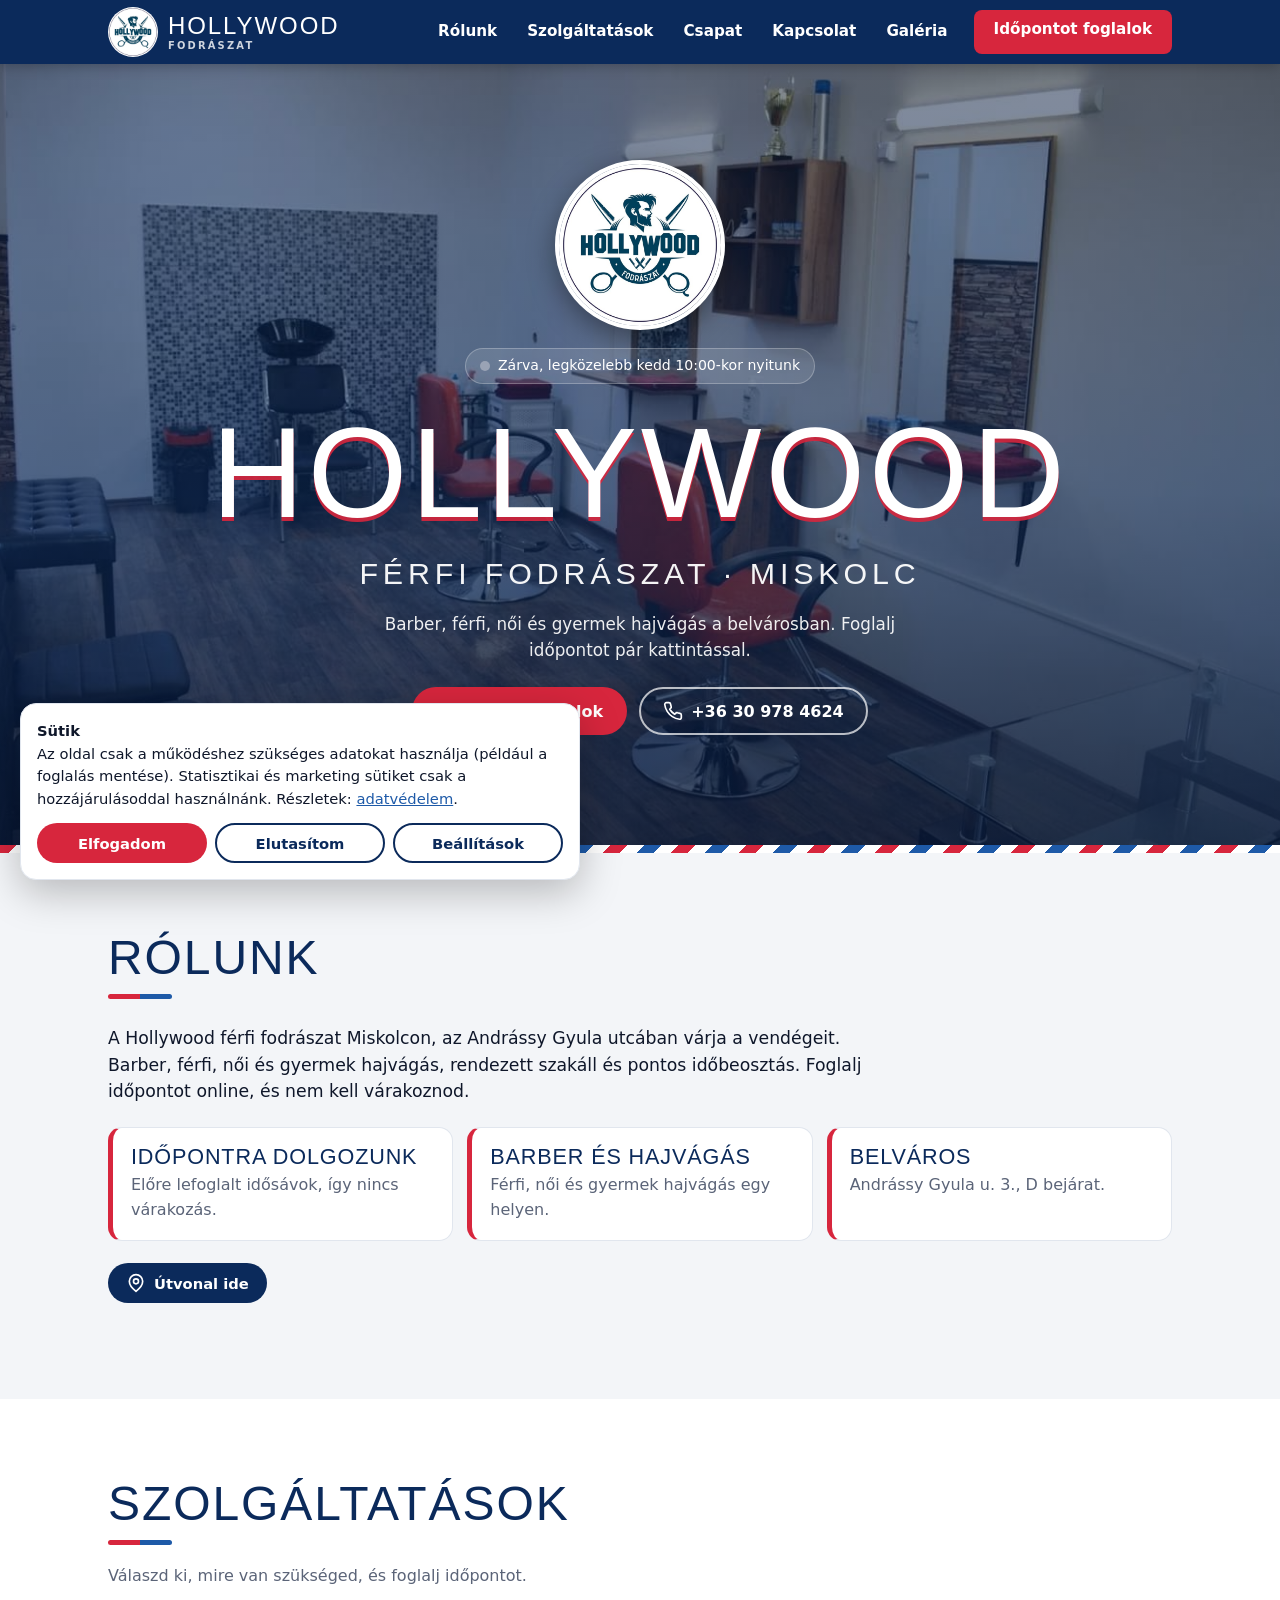
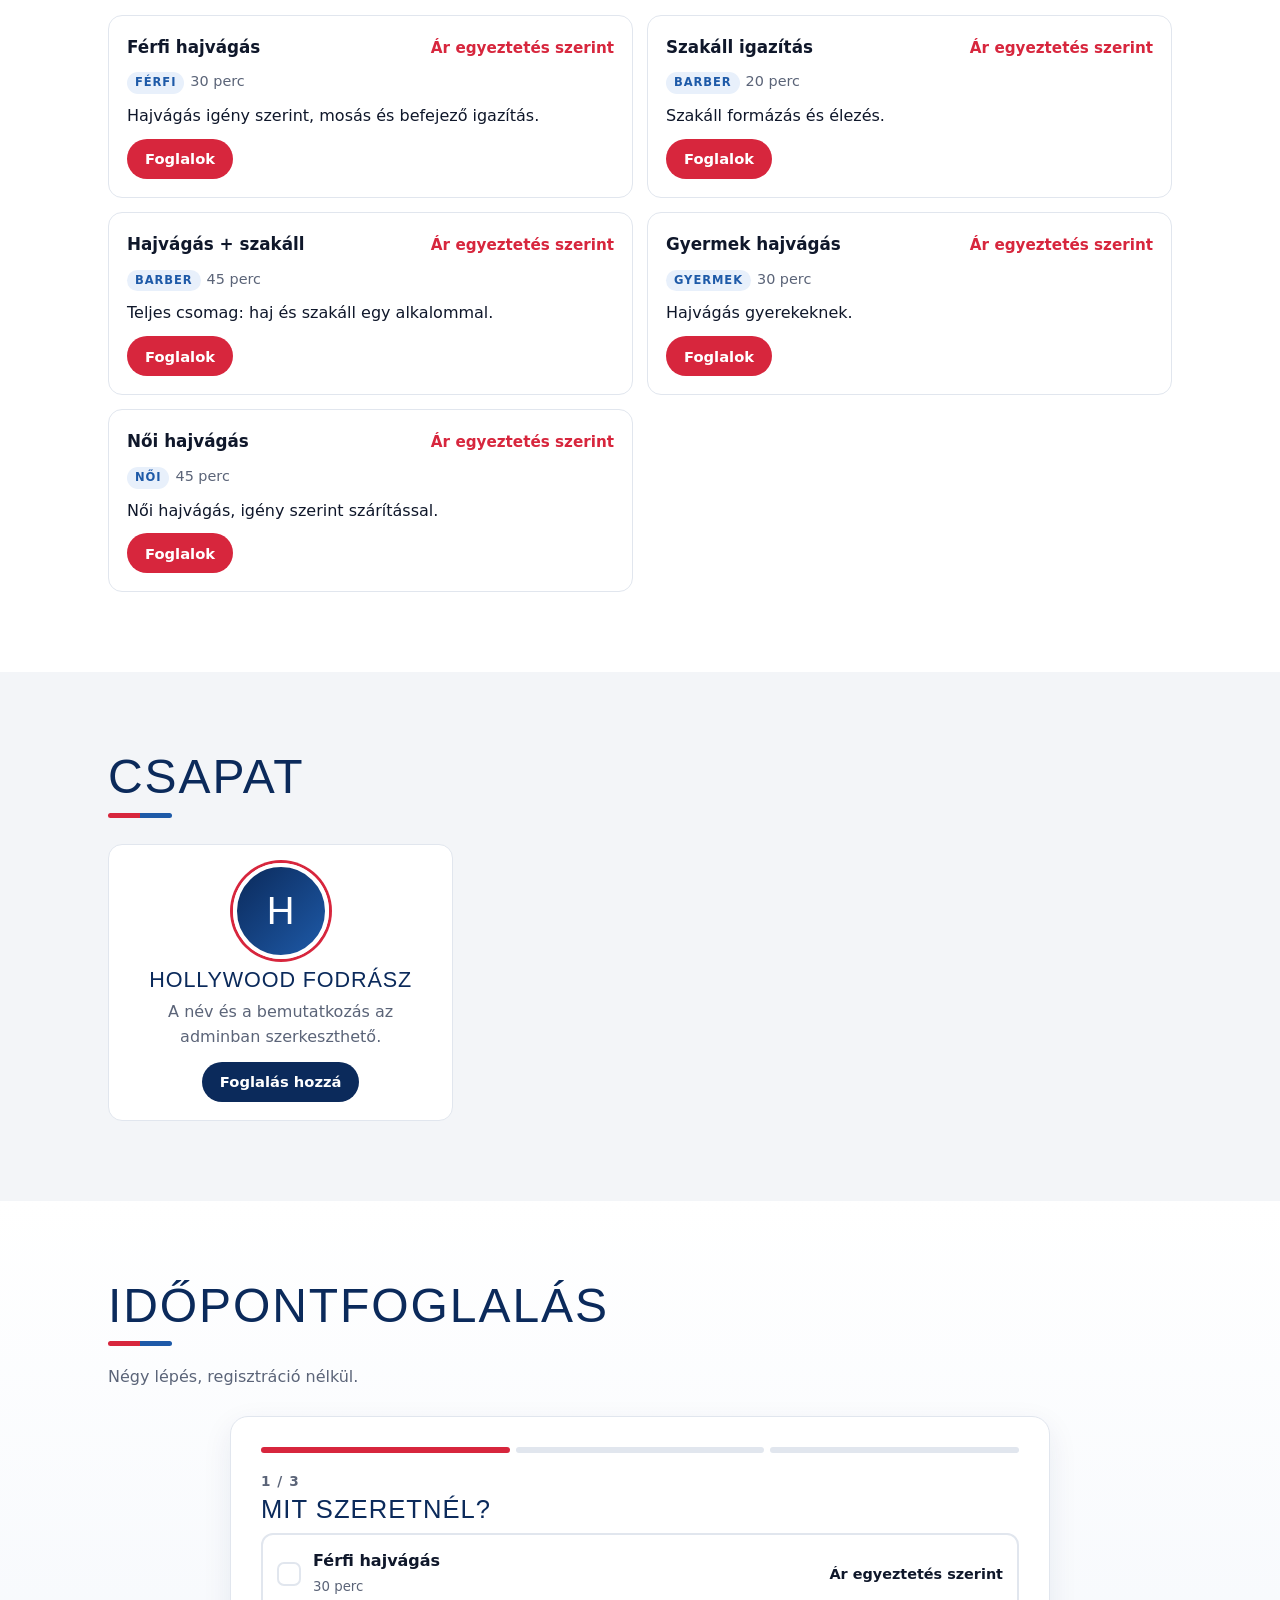
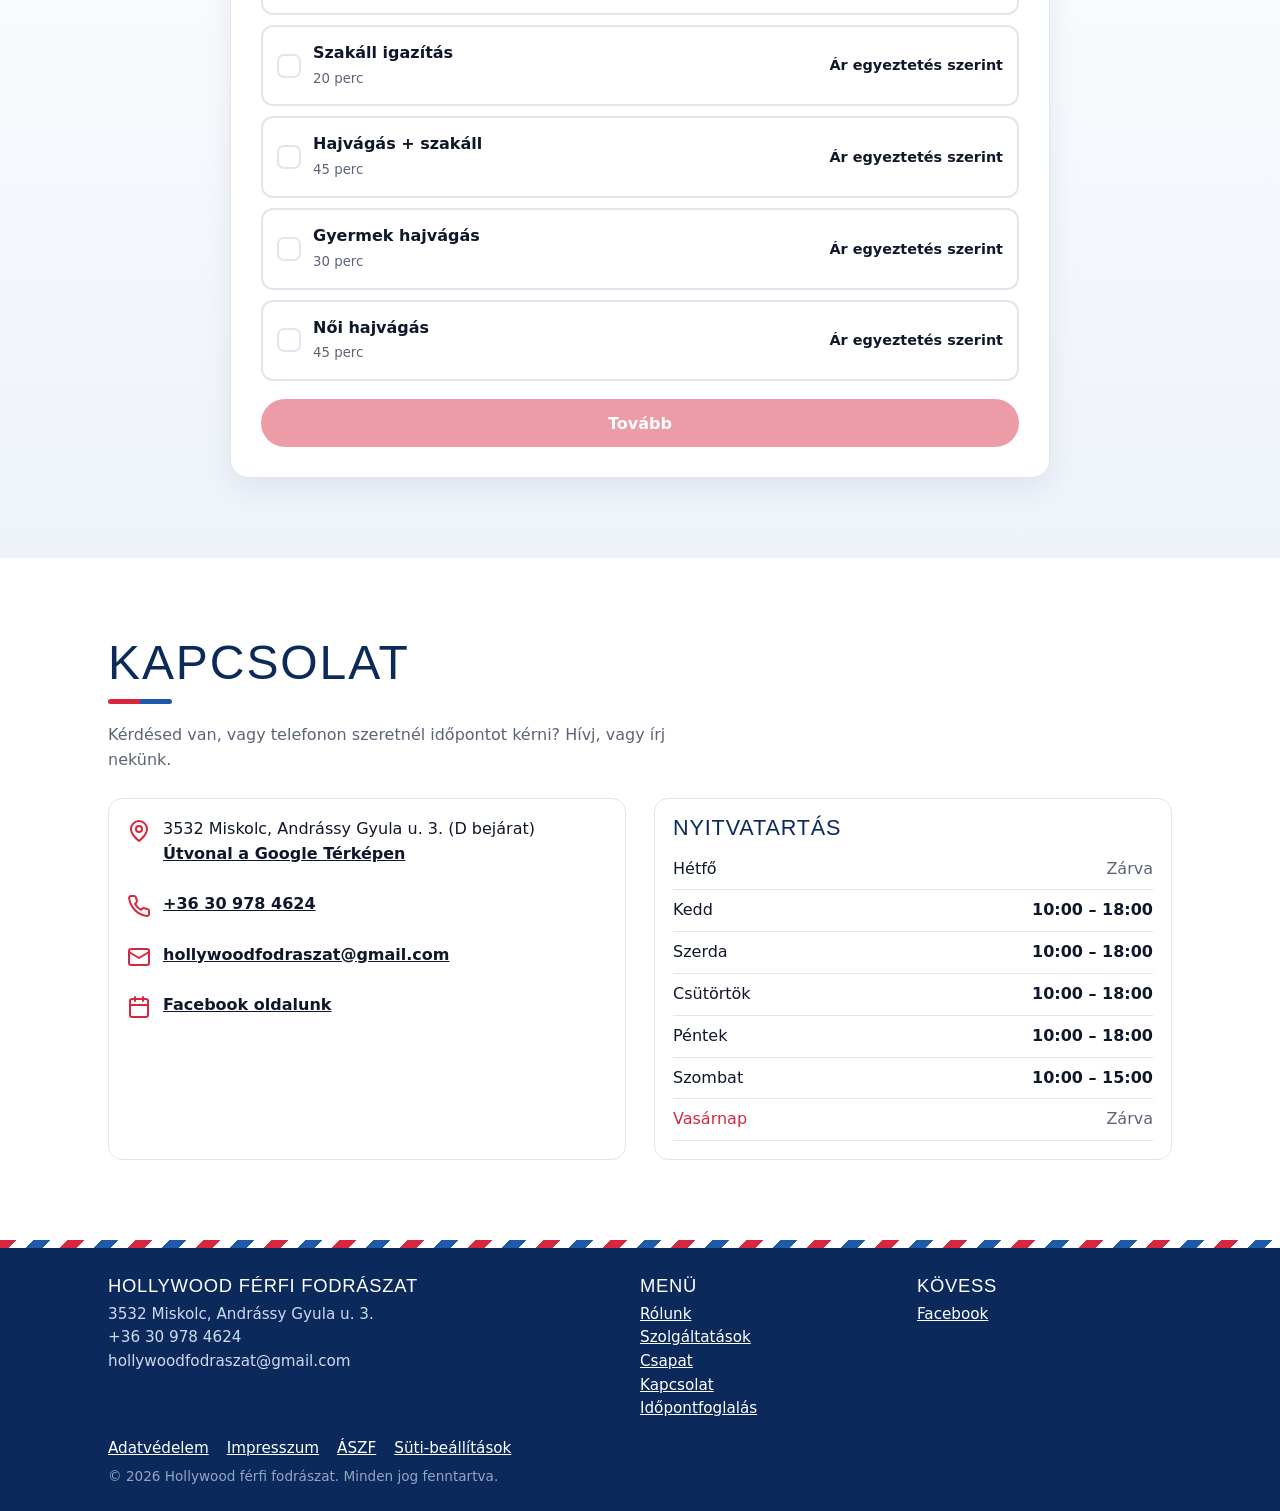
==== commit 1900d34b: "Galéria külön oldalra költözött, a főoldalon csak a fejléc gombja nyitja meg Co-Authored-By: Claude " ====
--- a/index.html
+++ b/index.html
@@ -42,6 +42,7 @@
         <span class="brand-logo" id="brandLogo"></span>
         <span class="brand-text" id="brandText">Hollywood<small>Fodrászat</small></span>
       </a>
+      <a class="btn btn-line btn-sm gal-btn" id="galBtn" href="galeria.html" hidden>Galéria</a>
       <button class="nav-toggle" id="navToggle" aria-expanded="false" aria-controls="nav" aria-label="Menü">
         <svg viewBox="0 0 24 24" fill="none" stroke="currentColor" stroke-width="2.4" stroke-linecap="round"><path d="M4 7h16M4 12h16M4 17h16"/></svg>
       </button>
@@ -56,7 +57,6 @@
     <section id="szolgaltatasok" class="alt"></section>
     <section id="csapat"></section>
     <section id="foglalas" class="booking"></section>
-    <section id="galeria" class="alt" hidden></section>
     <section id="ajandekkartya" hidden></section>
     <section id="kapcsolat" class="alt"></section>
   </main>
--- a/assets/css/style.css
+++ b/assets/css/style.css
@@ -51,6 +51,8 @@
 .brand-logo img { width: 100%; height: 100%; object-fit: cover; }
 .brand-text { font-family: var(--head); font-size: 1.5rem; letter-spacing: .08em; text-transform: uppercase; line-height: 1; }
 .brand-text small { display: block; font: 600 .62rem var(--body); letter-spacing: .22em; opacity: .8; margin-top: 2px; }
+.gal-btn { margin-left: auto; margin-right: 6px; min-height: 40px; }
+.gal-btn[hidden] { display: none; }
 .nav-toggle { background: none; border: 0; color: #fff; width: 48px; height: 48px; display: grid; place-items: center; cursor: pointer; border-radius: 10px; }
 .nav-toggle svg { width: 28px; height: 28px; }
 .nav { display: none; position: absolute; left: 0; right: 0; top: 100%; background: var(--blue); padding: 8px 18px 18px; border-top: 1px solid rgba(255,255,255,.15); }
@@ -210,6 +212,7 @@
 
 /* asztali nézet */
 @media (min-width: 860px) {
+  .gal-btn { display: none; }
   body { padding-bottom: 0; }
   .mobile-bar { display: none; }
   .nav-toggle { display: none; }
@@ -233,3 +236,4 @@
   .gift { grid-template-columns: 1.4fr 1fr; align-items: center; padding: 40px; }
 }
 @media (prefers-reduced-motion: reduce) { html { scroll-behavior: auto; } .btn { transition: none; } }
+.gallery-page { padding: 28px 0 60px; } .back { font-weight: 600; text-decoration: none; }
